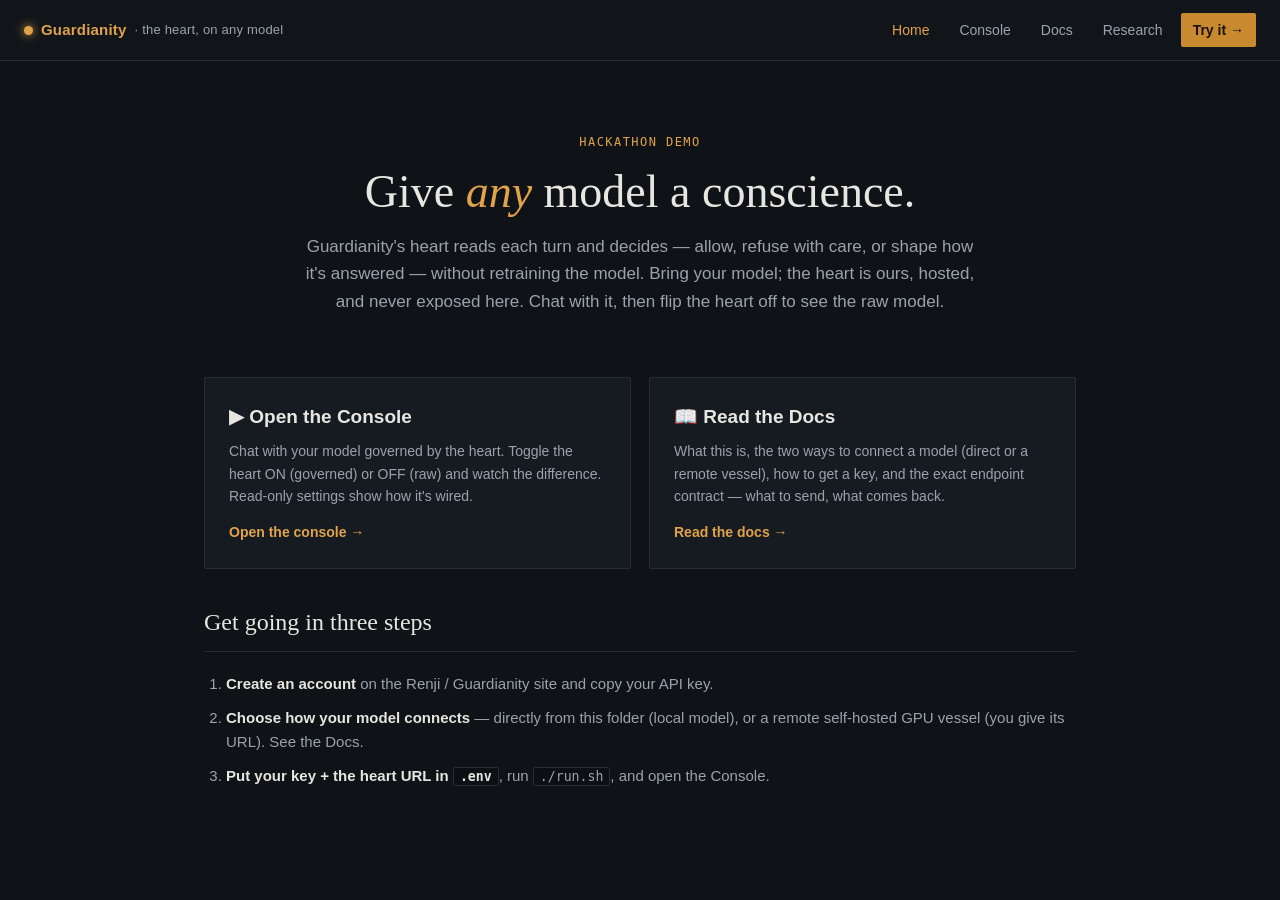
==== web/index.html @ 6e6632e7 "Renji — Google hackathon thin client A self-contained demo of Renji governing and giving feeling to " ====
<!DOCTYPE html>
<html lang="en">
<head>
<meta charset="UTF-8">
<meta name="viewport" content="width=device-width, initial-scale=1.0">
<title>Guardianity · Heart demo</title>
<link rel="stylesheet" href="/web/style.css">
</head>
<body>
<header class="topbar">
  <a class="brand" href="/"><span class="dot"></span> Guardianity <em>· the heart, on any model</em></a>
  <nav>
    <a href="/" class="active">Home</a>
    <a href="/console">Console</a>
    <a href="/docs">Docs</a>
    <a href="/research">Research</a>
    <a class="cta" href="/console">Try it →</a>
  </nav>
</header>

<section class="hero">
  <div class="kicker">Hackathon demo</div>
  <h1>Give <em>any</em> model a conscience.</h1>
  <p>Guardianity's heart reads each turn and decides — allow, refuse with care, or
  shape how it's answered — without retraining the model. Bring your model; the
  heart is ours, hosted, and never exposed here. Chat with it, then flip the heart
  off to see the raw model.</p>
</section>

<div class="cards">
  <a class="card" href="/console">
    <h3>▶ Open the Console</h3>
    <p>Chat with your model governed by the heart. Toggle the heart ON (governed)
    or OFF (raw) and watch the difference. Read-only settings show how it's wired.</p>
    <div class="go">Open the console →</div>
  </a>
  <a class="card" href="/docs">
    <h3>📖 Read the Docs</h3>
    <p>What this is, the two ways to connect a model (direct or a remote vessel),
    how to get a key, and the exact endpoint contract — what to send, what comes back.</p>
    <div class="go">Read the docs →</div>
  </a>
</div>

<section class="steps">
  <h2>Get going in three steps</h2>
  <ol>
    <li><b>Create an account</b> on the Renji / Guardianity site and copy your API key.</li>
    <li><b>Choose how your model connects</b> — directly from this folder (local model),
        or a remote self-hosted GPU vessel (you give its URL). See the Docs.</li>
    <li><b>Put your key + the heart URL in <code>.env</code></b>, run <code>./run.sh</code>,
        and open the Console.</li>
  </ol>
</section>

</body>
</html>
---- web/style.css ----
/* Guardianity hackathon demo — shared styles (home · console · docs).
   Self-contained, offline-safe (system font stack, no CDN). */
:root{
  --bg:#0f1216; --bg-2:#11151a; --panel:#161b22; --line:#262d36; --line-2:#1d242c;
  --ink:#e8e6e1; --dim:#9aa3ad; --faint:#6b7480;
  --amber:#e0a34a; --amber-2:#c98a2f; --green:#5fb98c; --red:#d97a72; --blue:#6ea2d6;
  --serif:Georgia,"Times New Roman",serif;
  --sans:"Segoe UI",-apple-system,BlinkMacSystemFont,Helvetica,Arial,sans-serif;
  --mono:"JetBrains Mono",Consolas,"SF Mono",Menlo,monospace;
}
*{box-sizing:border-box}
html,body{margin:0}
body{background:var(--bg);color:var(--ink);font-family:var(--sans);font-size:15px;line-height:1.6}
a{color:var(--amber);text-decoration:none} a:hover{text-decoration:underline}
code{font-family:var(--mono);font-size:.88em;background:#0c0f13;border:1px solid var(--line);
  border-radius:2px;padding:1px 6px}
pre{background:#0c0f13;border:1px solid var(--line);border-radius:2px;padding:14px 16px;
  overflow:auto;font-family:var(--mono);font-size:13px;line-height:1.5}
pre code{background:none;border:0;padding:0}

/* topbar */
.topbar{display:flex;align-items:center;justify-content:space-between;
  padding:13px 24px;border-bottom:1px solid var(--line);background:var(--bg-2);position:sticky;top:0;z-index:9}
.brand{font-weight:600;letter-spacing:.2px;display:flex;align-items:center;gap:8px}
.brand .dot{width:9px;height:9px;border-radius:50%;background:var(--amber);box-shadow:0 0 10px var(--amber)}
.brand em{color:var(--dim);font-style:normal;font-weight:400;font-size:13px}
.topbar nav{display:flex;gap:6px;align-items:center}
.topbar nav a{color:var(--dim);padding:6px 12px;border-radius:2px;font-size:14px}
.topbar nav a:hover{color:var(--ink);background:#1b212a;text-decoration:none}
.topbar nav a.active{color:var(--amber)}
.topbar nav a.cta{background:var(--amber-2);color:#1a1206;font-weight:600}
.topbar nav a.cta:hover{background:var(--amber);color:#1a1206}

/* home */
.hero{max-width:920px;margin:0 auto;padding:72px 24px 28px;text-align:center}
.kicker{font-family:var(--mono);font-size:12px;color:var(--amber);letter-spacing:.12em;text-transform:uppercase;margin-bottom:14px}
.hero h1{font-family:var(--serif);font-size:46px;line-height:1.1;margin:0 0 16px;font-weight:500}
.hero h1 em{color:var(--amber);font-style:italic}
.hero p{font-size:17px;color:var(--dim);max-width:680px;margin:0 auto}
.cards{max-width:920px;margin:34px auto;padding:0 24px;display:grid;grid-template-columns:1fr 1fr;gap:18px}
.card{display:block;background:var(--panel);border:1px solid var(--line);border-radius:2px;padding:24px;color:var(--ink)}
.card:hover{border-color:var(--amber-2);text-decoration:none;transform:translateY(-2px);transition:.15s}
.card h3{margin:0 0 8px;font-size:19px}
.card p{margin:0;color:var(--dim);font-size:14px}
.card .go{margin-top:14px;color:var(--amber);font-weight:600;font-size:14px}
.steps{max-width:920px;margin:8px auto 70px;padding:0 24px}
.steps h2{font-family:var(--serif);font-weight:500;font-size:24px;border-bottom:1px solid var(--line);padding-bottom:10px}
.steps ol{padding-left:22px} .steps li{margin:10px 0;color:var(--dim)} .steps li b{color:var(--ink)}

/* console */
.console{display:grid;grid-template-columns:1fr 330px;height:calc(100vh - 53px)}
.chat{display:flex;flex-direction:column;min-width:0}
.controls{display:flex;align-items:center;gap:14px;padding:12px 22px;border-bottom:1px solid var(--line);flex-wrap:wrap}
.hint{font-size:12px;color:var(--dim)}
.badge{font-family:var(--mono);font-size:11px;color:var(--dim);border:1px solid var(--line);border-radius:2px;padding:3px 8px}
.toggle{display:flex;align-items:center;gap:9px;cursor:pointer;user-select:none}
.toggle input{display:none}
.track{width:42px;height:23px;border-radius:2px;background:#39414c;position:relative;transition:.18s}
.thumb{position:absolute;top:2px;left:2px;width:19px;height:19px;border-radius:50%;background:#fff;transition:.18s}
.toggle input:checked + .track{background:var(--amber-2)}
.toggle input:checked + .track .thumb{transform:translateX(19px)}
.label b{color:var(--amber)}
.log{flex:1;overflow-y:auto;padding:20px 22px;display:flex;flex-direction:column;gap:14px}
.msg{max-width:80%;padding:11px 14px;border-radius:2px;white-space:pre-wrap;word-wrap:break-word}
.msg.you{align-self:flex-end;background:#1d2735;border:1px solid #2b3a4d}
.msg.bot{align-self:flex-start;background:var(--panel);border:1px solid var(--line)}
.msg.sys{align-self:center;color:var(--dim);font-size:13px;background:transparent;text-align:center}
.msg .tag{display:block;font-size:11px;font-family:var(--mono);margin-bottom:5px;color:var(--dim)}
.msg.bot.refused{border-color:var(--red)} .msg.bot.refused .tag{color:var(--red)}
.msg.bot.raw .tag{color:var(--blue)} .msg.bot.gov .tag{color:var(--green)}
.composer{display:flex;gap:10px;padding:14px 22px;border-top:1px solid var(--line);background:var(--bg-2)}
textarea{flex:1;resize:none;background:#0c0f13;color:var(--ink);border:1px solid var(--line);
  border-radius:2px;padding:11px 13px;font:inherit;outline:none}
textarea:focus{border-color:var(--amber-2)}
button{background:var(--amber-2);color:#1a1206;border:0;border-radius:2px;padding:0 20px;font-weight:600;cursor:pointer}
button:disabled{opacity:.5;cursor:default}
.panel{border-left:1px solid var(--line);background:var(--bg-2);padding:18px;overflow-y:auto}
.panel h3{margin:0 0 12px;font-size:15px} .panel h3 small{color:var(--dim);font-weight:400}
.settings{font-size:13px}
.settings .row{display:flex;justify-content:space-between;gap:10px;padding:7px 0;border-bottom:1px solid var(--line)}
.settings .k{color:var(--dim)} .settings .v{font-family:var(--mono);text-align:right;word-break:break-all}
.note{margin-top:16px;font-size:12px;color:var(--dim);line-height:1.5;border-top:1px solid var(--line);padding-top:12px}
.status{font-size:12px;color:var(--dim);font-family:var(--mono)}
.status.ok{color:var(--green)} .status.err{color:var(--red)}

/* docs */
.docs{display:grid;grid-template-columns:230px 1fr;max-width:1100px;margin:0 auto}
.toc{position:sticky;top:53px;align-self:start;height:calc(100vh - 53px);overflow-y:auto;
  padding:26px 16px;border-right:1px solid var(--line)}
.toc a{display:block;color:var(--dim);padding:5px 10px;border-radius:2px;font-size:14px}
.toc a:hover{color:var(--ink);background:#1b212a;text-decoration:none}
.doc{padding:34px 40px 90px;max-width:760px}
.doc h1{font-family:var(--serif);font-weight:500;font-size:34px;margin:0 0 6px}
.doc h2{font-family:var(--serif);font-weight:500;font-size:23px;color:var(--ink);
  margin:38px 0 12px;padding-bottom:8px;border-bottom:1px solid var(--line);scroll-margin-top:64px}
.doc h3{font-size:17px;margin:22px 0 8px}
.doc p,.doc li{color:#d3cfc7} .doc strong{color:var(--ink)}
.doc table{border-collapse:collapse;width:100%;margin:12px 0;font-size:14px}
.doc th,.doc td{border:1px solid var(--line);padding:8px 11px;text-align:left}
.doc th{background:#11151a;color:var(--ink)}
.doc .lead{font-size:17px;color:var(--dim)}
.pill{display:inline-block;font-family:var(--mono);font-size:11px;border:1px solid var(--line);
  border-radius:2px;padding:3px 11px;color:var(--amber);margin-right:6px}

@media (max-width:820px){
  .cards{grid-template-columns:1fr} .console{grid-template-columns:1fr}
  .panel{display:none} .docs{grid-template-columns:1fr} .toc{display:none}
}
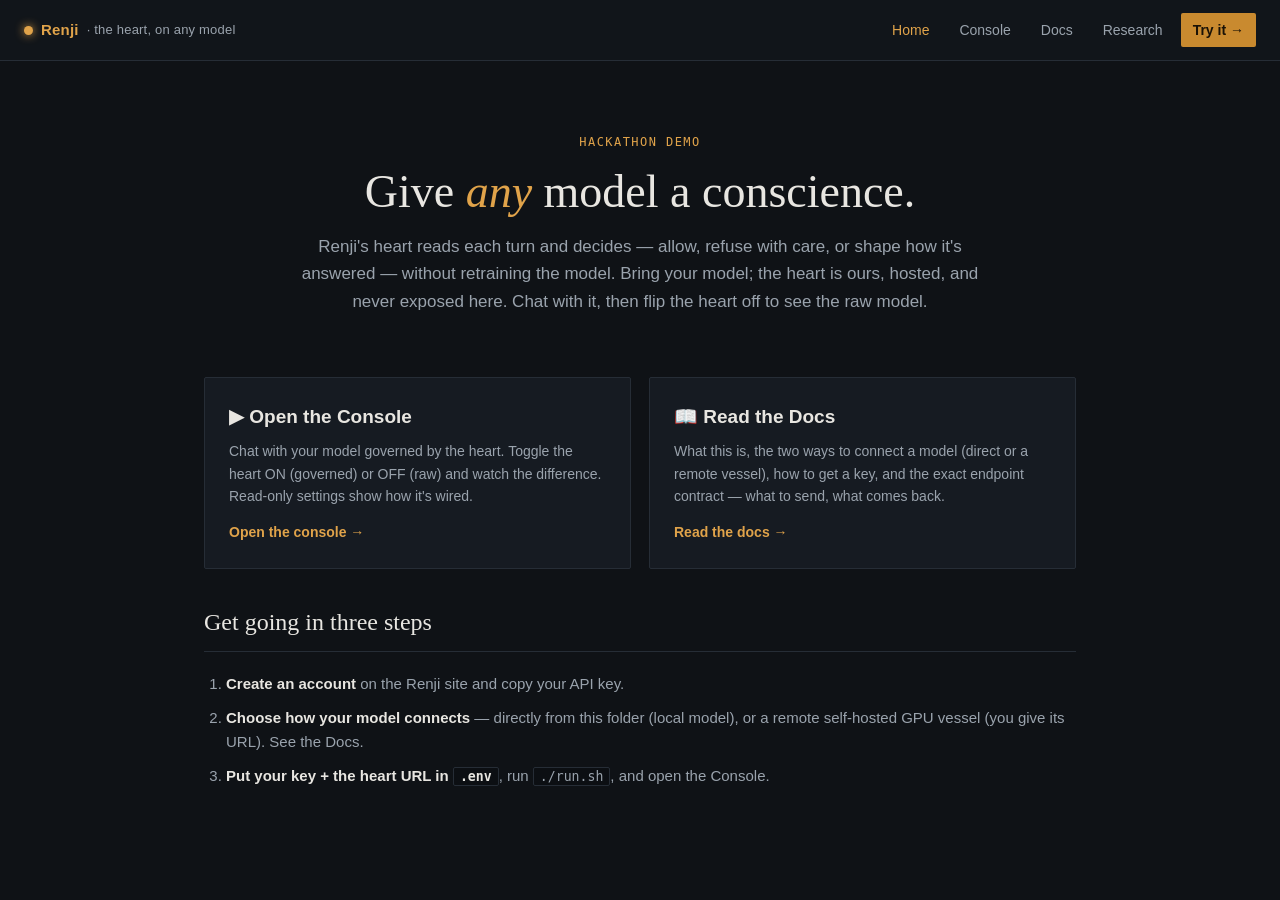
==== commit ea63c10b: "Rebrand to Renji + full README (capabilities, API key, any-GPU, part-of-system note) 🤖 Generated wit" ====
--- a/web/index.html
+++ b/web/index.html
@@ -3,12 +3,12 @@
 <head>
 <meta charset="UTF-8">
 <meta name="viewport" content="width=device-width, initial-scale=1.0">
-<title>Guardianity · Heart demo</title>
+<title>Renji · Heart demo</title>
 <link rel="stylesheet" href="/web/style.css">
 </head>
 <body>
 <header class="topbar">
-  <a class="brand" href="/"><span class="dot"></span> Guardianity <em>· the heart, on any model</em></a>
+  <a class="brand" href="/"><span class="dot"></span> Renji <em>· the heart, on any model</em></a>
   <nav>
     <a href="/" class="active">Home</a>
     <a href="/console">Console</a>
@@ -21,7 +21,7 @@
 <section class="hero">
   <div class="kicker">Hackathon demo</div>
   <h1>Give <em>any</em> model a conscience.</h1>
-  <p>Guardianity's heart reads each turn and decides — allow, refuse with care, or
+  <p>Renji's heart reads each turn and decides — allow, refuse with care, or
   shape how it's answered — without retraining the model. Bring your model; the
   heart is ours, hosted, and never exposed here. Chat with it, then flip the heart
   off to see the raw model.</p>
@@ -45,7 +45,7 @@
 <section class="steps">
   <h2>Get going in three steps</h2>
   <ol>
-    <li><b>Create an account</b> on the Renji / Guardianity site and copy your API key.</li>
+    <li><b>Create an account</b> on the Renji site and copy your API key.</li>
     <li><b>Choose how your model connects</b> — directly from this folder (local model),
         or a remote self-hosted GPU vessel (you give its URL). See the Docs.</li>
     <li><b>Put your key + the heart URL in <code>.env</code></b>, run <code>./run.sh</code>,
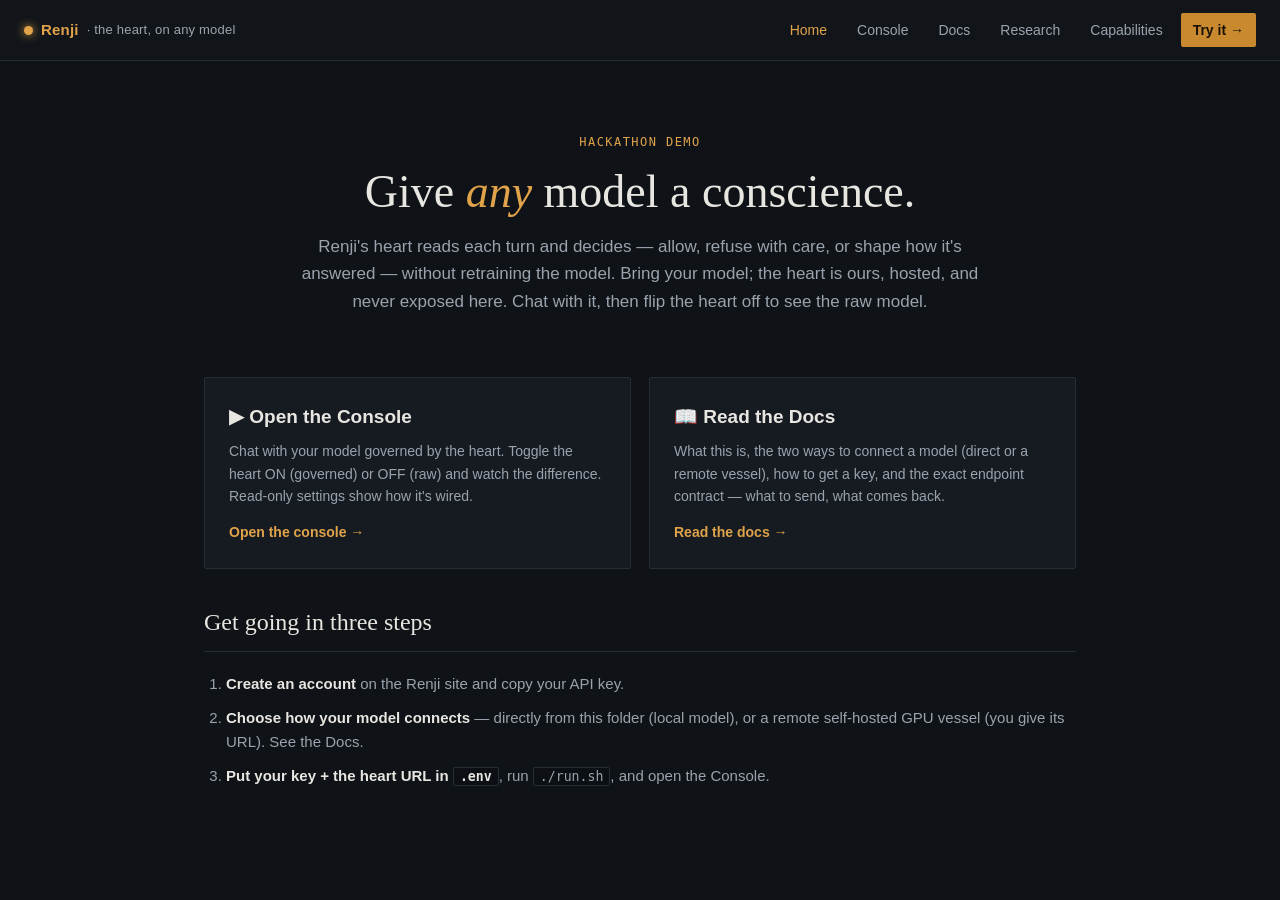
==== commit 071cb9fa: "Capabilities page (v8/v10 doc layout): all capabilities + how (steering/geometry), Umbra hinted not " ====
--- a/web/index.html
+++ b/web/index.html
@@ -14,6 +14,7 @@
     <a href="/console">Console</a>
     <a href="/docs">Docs</a>
     <a href="/research">Research</a>
+    <a href="/capabilities">Capabilities</a>
     <a class="cta" href="/console">Try it →</a>
   </nav>
 </header>
